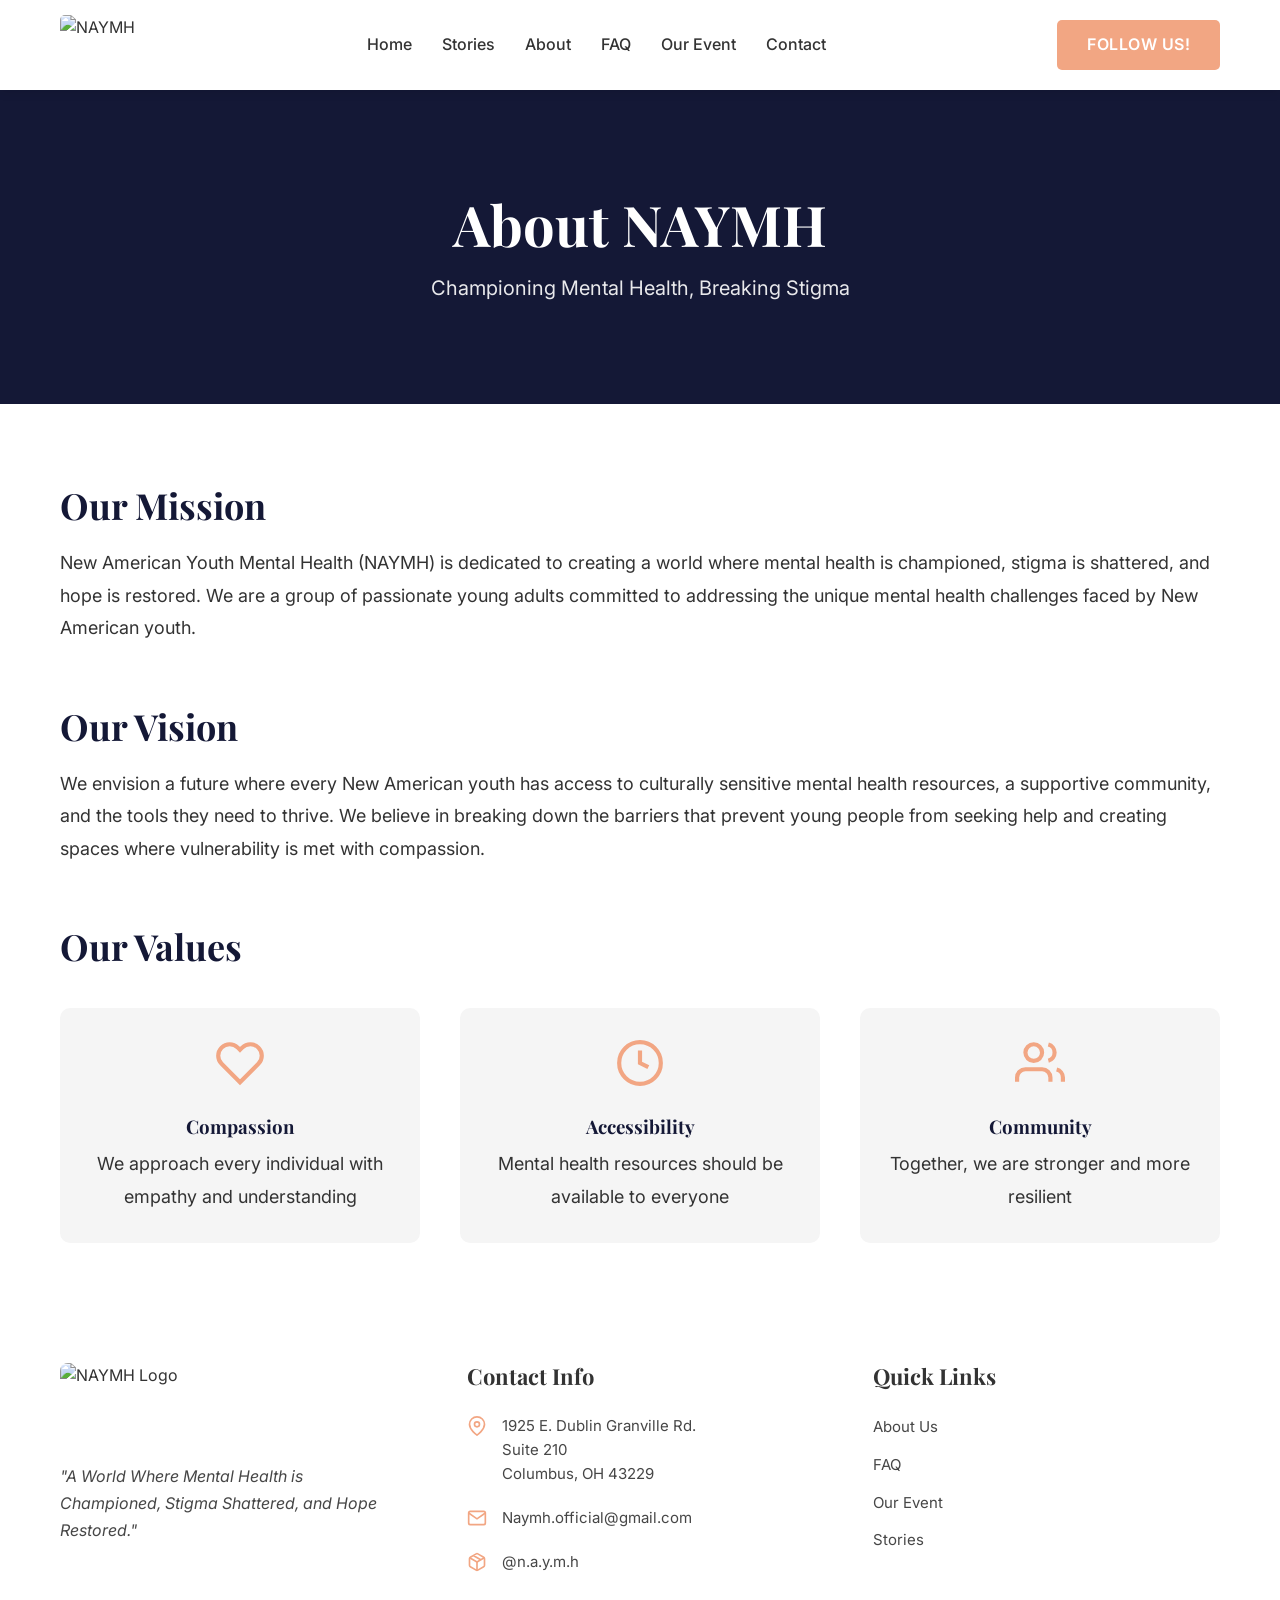
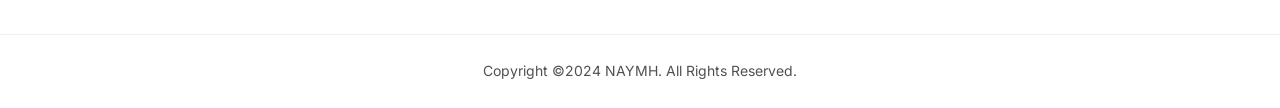
==== about.html @ 5bc737f2 "Add NAYMH mental health website with mobile responsiveness fixes - Mobile hamburger menu added to al" ====
<!DOCTYPE html>
<html lang="en">
<head>
    <meta charset="UTF-8">
    <meta name="viewport" content="width=device-width, initial-scale=1.0">
    <title>About Us - NAYMH</title>
    <link rel="preconnect" href="https://fonts.googleapis.com">
    <link rel="preconnect" href="https://fonts.gstatic.com" crossorigin>
    <link href="https://fonts.googleapis.com/css2?family=Playfair+Display:wght@400;600;700&family=Inter:wght@300;400;500;600;700&display=swap" rel="stylesheet">
    <link rel="stylesheet" href="css/styles.css">
</head>
<body>
    <header class="header">
        <div class="container">
            <div class="header-content">
                <a href="index.html" class="logo">
                    <img src="images/NAYMH-Logo.png" alt="NAYMH" class="logo-image">
                </a>
                <nav class="nav">
                    <a href="index.html">Home</a>
                    <a href="stories.html">Stories</a>
                    <a href="about.html" class="active">About</a>
                    <a href="faq.html">FAQ</a>
                    <a href="event.html">Our Event</a>
                    <a href="contact.html">Contact</a>
                </nav>
                <div class="header-actions">
                    <a href="https://www.instagram.com/n.a.y.m.h/" target="_blank" class="cta-button">FOLLOW US!</a>
                    <button class="hamburger" id="hamburger-btn" aria-label="Toggle navigation" aria-expanded="false">
                        <span></span>
                        <span></span>
                        <span></span>
                    </button>
                </div>
            </div>
        </div>
    </header>

    <section class="page-hero">
        <div class="container">
            <h1>About NAYMH</h1>
            <p>Championing Mental Health, Breaking Stigma</p>
        </div>
    </section>

    <section class="about-content">
        <div class="container">
            <div class="about-mission">
                <h2>Our Mission</h2>
                <p>New American Youth Mental Health (NAYMH) is dedicated to creating a world where mental health is championed, stigma is shattered, and hope is restored. We are a group of passionate young adults committed to addressing the unique mental health challenges faced by New American youth.</p>
            </div>

            <div class="about-vision">
                <h2>Our Vision</h2>
                <p>We envision a future where every New American youth has access to culturally sensitive mental health resources, a supportive community, and the tools they need to thrive. We believe in breaking down the barriers that prevent young people from seeking help and creating spaces where vulnerability is met with compassion.</p>
            </div>

            <div class="about-values">
                <h2>Our Values</h2>
                <div class="values-grid">
                    <div class="value-item">
                        <svg width="50" height="50" viewBox="0 0 24 24" fill="none" stroke="#f2a683" stroke-width="2">
                            <path d="M20.84 4.61a5.5 5.5 0 0 0-7.78 0L12 5.67l-1.06-1.06a5.5 5.5 0 0 0-7.78 7.78l1.06 1.06L12 21.23l7.78-7.78 1.06-1.06a5.5 5.5 0 0 0 0-7.78z"></path>
                        </svg>
                        <h3>Compassion</h3>
                        <p>We approach every individual with empathy and understanding</p>
                    </div>
                    <div class="value-item">
                        <svg width="50" height="50" viewBox="0 0 24 24" fill="none" stroke="#f2a683" stroke-width="2">
                            <circle cx="12" cy="12" r="10"></circle>
                            <path d="M12 6v6l4 2"></path>
                        </svg>
                        <h3>Accessibility</h3>
                        <p>Mental health resources should be available to everyone</p>
                    </div>
                    <div class="value-item">
                        <svg width="50" height="50" viewBox="0 0 24 24" fill="none" stroke="#f2a683" stroke-width="2">
                            <path d="M17 21v-2a4 4 0 0 0-4-4H5a4 4 0 0 0-4 4v2"></path>
                            <circle cx="9" cy="7" r="4"></circle>
                            <path d="M23 21v-2a4 4 0 0 0-3-3.87"></path>
                            <path d="M16 3.13a4 4 0 0 1 0 7.75"></path>
                        </svg>
                        <h3>Community</h3>
                        <p>Together, we are stronger and more resilient</p>
                    </div>
                </div>
            </div>
        </div>
    </section>

    <footer class="footer">
        <div class="container">
                        <div class="footer-content">
                <div class="footer-column">
                    <div class="footer-logo">
                        <img src="images/NAYMH-Logo.png" alt="NAYMH Logo" class="footer-logo-image">
                    </div>
                    <p class="footer-mission">"A World Where Mental Health is Championed, Stigma Shattered, and Hope Restored."</p>
                </div>

                <div class="footer-column">
                    <h3>Contact Info</h3>
                    <div class="contact-info">
                        <div class="contact-item">
                            <svg width="20" height="20" viewBox="0 0 24 24" fill="none" stroke="currentColor" stroke-width="2">
                                <path d="M21 10c0 7-9 13-9 13s-9-6-9-13a9 9 0 0 1 18 0z"></path>
                                <circle cx="12" cy="10" r="3"></circle>
                            </svg>
                            <p>1925 E. Dublin Granville Rd.<br>Suite 210<br>Columbus, OH 43229</p>
                        </div>
                        <div class="contact-item">
                            <svg width="20" height="20" viewBox="0 0 24 24" fill="none" stroke="currentColor" stroke-width="2">
                                <path d="M4 4h16c1.1 0 2 .9 2 2v12c0 1.1-.9 2-2 2H4c-1.1 0-2-.9-2-2V6c0-1.1.9-2 2-2z"></path>
                                <polyline points="22,6 12,13 2,6"></polyline>
                            </svg>
                            <a href="mailto:Naymh.official@gmail.com">Naymh.official@gmail.com</a>
                        </div>
                        <div class="contact-item">
                            <svg width="20" height="20" viewBox="0 0 24 24" fill="none" stroke="currentColor" stroke-width="2">
                                <path d="M16.5 9.4l-9-5.19M21 16V8a2 2 0 0 0-1-1.73l-7-4a2 2 0 0 0-2 0l-7 4A2 2 0 0 0 3 8v8a2 2 0 0 0 1 1.73l7 4a2 2 0 0 0 2 0l7-4A2 2 0 0 0 21 16z"></path>
                                <polyline points="3.27 6.96 12 12.01 20.73 6.96"></polyline>
                                <line x1="12" y1="22.08" x2="12" y2="12"></line>
                            </svg>
                            <a href="https://www.instagram.com/n.a.y.m.h/" target="_blank">@n.a.y.m.h</a>
                        </div>
                    </div>
                </div>

                <div class="footer-column">
                    <h3>Quick Links</h3>
                    <ul class="footer-list">
                        <li><a href="about.html">About Us</a></li>
                        <li><a href="faq.html">FAQ</a></li>
                        <li><a href="event.html">Our Event</a></li>
                        <li><a href="stories.html">Stories</a></li>
                    </ul>
                </div>
            </div>
        </div>

        <div class="footer-bottom">
            <div class="container">
                <p>Copyright ©2024 NAYMH. All Rights Reserved.</p>
            </div>
        </div>
    </footer>

    <script src="js/script.js"></script>
</body>
</html>
---- css/styles.css ----
/* ===========================
   CSS Variables & Reset
   =========================== */
:root {
    --primary-color: #141836; /* user-provided dark blue */
    --accent-color: #f2a683;
    --white: #ffffff;
    --light-gray: #f5f5f5;
    --text-dark: #333333;
    --text-light: #666666;
    --heading-font: 'Playfair Display', serif;
    --body-font: 'Inter', sans-serif;
}

* {
    margin: 0;
    padding: 0;
    box-sizing: border-box;
}

html {
    scroll-behavior: smooth;
}

body {
    font-family: var(--body-font);
    color: var(--text-dark);
    line-height: 1.6;
    overflow-x: hidden;
}

h1, h2, h3, h4, h5, h6 {
    font-family: var(--heading-font);
    font-weight: 700;
    line-height: 1.2;
}

a {
    text-decoration: none;
    color: inherit;
}

button {
    border: none;
    cursor: pointer;
    font-family: var(--body-font);
}

.container {
    max-width: 1200px;
    margin: 0 auto;
    padding: 0 20px;
}

/* ===========================
   Top Info Bar
   =========================== */
.top-info-bar {
    background-color: var(--primary-color);
    color: var(--white);
    padding: 10px 0;
    font-size: 14px;
}

.info-items {
    display: flex;
    justify-content: center;
    gap: 40px;
    flex-wrap: wrap;
}

.info-item {
    display: flex;
    align-items: center;
    gap: 8px;
}

.info-item svg {
    color: var(--accent-color);
}

/* Hide on mobile */
@media (max-width: 768px) {
    .top-info-bar {
        display: none;
    }
}

/* ===========================
   Header - Sticky
   =========================== */
.header {
    background-color: var(--white);
    box-shadow: 0 2px 10px rgba(0, 0, 0, 0.1);
    position: sticky;
    top: 0;
    z-index: 1000;
    padding: 15px 0;
}

.header-content {
    display: flex;
    align-items: center;
    justify-content: space-between;
    gap: 20px;
}

/* Logo */
.logo {
    display: flex;
    align-items: center;
    gap: 15px;
}

.logo-image {
    height: 60px;
    width: auto;
    object-fit: contain;
    border-radius: 5px;
}

.logo-circle {
    flex-shrink: 0;
}

.logo-text {
    display: flex;
    flex-direction: column;
}

.logo-title {
    font-family: var(--heading-font);
    font-size: 24px;
    font-weight: 700;
    color: var(--primary-color);
    letter-spacing: 1px;
}

.logo-tagline {
    font-size: 11px;
    color: var(--text-light);
    max-width: 200px;
    line-height: 1.3;
}

@media (max-width: 768px) {
    .logo-image {
        height: 45px;
    }
}

/* Navigation */
.nav {
    display: flex;
    gap: 30px;
    align-items: center;
}

.nav a {
    font-weight: 500;
    color: var(--text-dark);
    transition: color 0.3s ease;
    position: relative;
}

.nav a:hover {
    color: var(--accent-color);
}

.nav a::after {
    content: '';
    position: absolute;
    bottom: -5px;
    left: 0;
    width: 0;
    height: 2px;
    background-color: var(--accent-color);
    transition: width 0.3s ease;
}

.nav a:hover::after {
    width: 100%;
}

/* CTA Button */
.cta-button {
    background-color: var(--accent-color);
    color: var(--white);
    padding: 12px 30px;
    font-weight: 600;
    font-size: 16px;
    border-radius: 5px;
    transition: all 0.3s ease;
    letter-spacing: 0.5px;
    display: inline-block;
    text-decoration: none;
}

.cta-button:hover {
    background-color: #e09570;
    transform: translateY(-2px);
    box-shadow: 0 5px 15px rgba(242, 166, 131, 0.3);
    color: var(--white);
}

/* Mobile Header */
@media (max-width: 968px) {
    .nav {
        display: none;
    }

    .logo-tagline {
        display: none;
    }
}

@media (max-width: 500px) {
    .cta-button {
        padding: 10px 20px;
        font-size: 14px;
    }
}

/* ===========================
   Section 1: Hero Gallery
   =========================== */
.hero-gallery {
    position: relative;
    min-height: 600px;
    display: flex;
    align-items: center;
    justify-content: center;
    overflow: hidden;
}

.gallery-grid {
    position: absolute;
    top: 0;
    left: 0;
    width: 100%;
    height: 100%;
    display: grid;
    grid-template-columns: repeat(4, 1fr);
    grid-template-rows: repeat(2, 1fr);
}

.gallery-item {
    display: flex;
    align-items: center;
    justify-content: center;
    position: relative;
    overflow: hidden;
}

.gallery-icon {
    width: 80px;
    height: 80px;
    color: var(--accent-color);
    opacity: 0.7;
}

@media (max-width: 768px) {
    .gallery-icon {
        width: 50px;
        height: 50px;
    }
}

.gallery-overlay {
    position: absolute;
    top: 0;
    left: 0;
    width: 100%;
    height: 100%;
    /* overlay matched to primary color (#141836) */
    background: rgba(20, 24, 54, 0.85);
    z-index: 1;
}

.hero-content {
    position: relative;
    z-index: 2;
    text-align: center;
    color: var(--white);
    padding: 40px 20px;
}

.hero-subtitle {
    font-size: 14px;
    letter-spacing: 3px;
    text-transform: uppercase;
    margin-bottom: 20px;
    font-weight: 500;
    color: var(--accent-color);
}

.hero-title {
    font-size: 72px;
    font-weight: 700;
    margin: 0;
    text-shadow: 2px 2px 10px rgba(0, 0, 0, 0.3);
}

@media (max-width: 768px) {
    .gallery-grid {
        grid-template-columns: repeat(2, 1fr);
        grid-template-rows: repeat(4, 1fr);
    }

    .hero-title {
        font-size: 42px;
    }

    .placeholder-icon {
        font-size: 40px;
    }
}

/* ===========================
   Section 2: Mission Statement
   =========================== */
.mission-section {
    padding: 100px 0;
    background-color: var(--light-gray);
}

.mission-grid {
    display: grid;
    grid-template-columns: 1fr 2fr;
    gap: 60px;
    align-items: center;
}

.mission-left h2 {
    font-size: 48px;
    color: var(--primary-color);
    line-height: 1.2;
}

.mission-right p {
    font-size: 18px;
    line-height: 1.8;
    color: var(--text-dark);
}

.mission-right strong {
    color: var(--primary-color);
}

@media (max-width: 768px) {
    .mission-grid {
        grid-template-columns: 1fr;
        gap: 30px;
    }

    .mission-left h2 {
        font-size: 36px;
    }

    .mission-right p {
        font-size: 16px;
    }
}

/* ===========================
   Section 3: Core Pillars
   =========================== */
.pillars-section {
    padding: 100px 0;
    background-color: var(--white);
}

.pillars-grid {
    display: grid;
    grid-template-columns: repeat(3, 1fr);
    gap: 40px;
}

.pillar-card {
    text-align: center;
    padding: 40px 30px;
    border-radius: 10px;
    transition: all 0.3s ease;
    background-color: var(--light-gray);
}

.pillar-card:hover {
    transform: translateY(-10px);
    box-shadow: 0 10px 30px rgba(26, 61, 54, 0.15);
}

.pillar-icon {
    margin-bottom: 20px;
}

.pillar-card h3 {
    font-size: 28px;
    color: var(--primary-color);
    margin-bottom: 15px;
}

.pillar-card p {
    font-size: 16px;
    color: var(--text-light);
    line-height: 1.7;
}

@media (max-width: 768px) {
    .pillars-grid {
        grid-template-columns: 1fr;
        gap: 30px;
    }
}

/* ===========================
   Section 4: Recent Stories
   =========================== */
.stories-section {
    padding: 100px 0;
    background-color: var(--light-gray);
}

.section-title {
    text-align: center;
    font-size: 48px;
    color: var(--primary-color);
    margin-bottom: 60px;
}

.stories-grid {
    display: grid;
    grid-template-columns: repeat(3, 1fr);
    gap: 40px;
}

.story-card {
    background-color: var(--white);
    border-radius: 10px;
    overflow: hidden;
    transition: all 0.3s ease;
    box-shadow: 0 5px 15px rgba(0, 0, 0, 0.1);
}

.story-card:hover {
    transform: translateY(-10px);
    box-shadow: 0 15px 35px rgba(0, 0, 0, 0.15);
}

.story-image {
    height: 200px;
    background: linear-gradient(135deg, var(--primary-color), #141836);
    display: flex;
    align-items: center;
    justify-content: center;
}

.story-icon {
    width: 80px;
    height: 80px;
    color: var(--accent-color);
    opacity: 0.9;
}

.story-content {
    padding: 30px;
}

.story-content h3 {
    font-size: 22px;
    color: var(--primary-color);
    margin-bottom: 15px;
    line-height: 1.4;
}

.story-content p {
    font-size: 15px;
    color: var(--text-light);
    margin-bottom: 20px;
    line-height: 1.7;
}

.read-more {
    display: inline-flex;
    align-items: center;
    color: var(--accent-color);
    font-weight: 600;
    font-size: 14px;
    letter-spacing: 0.5px;
    transition: all 0.3s ease;
}

.read-more:hover {
    text-decoration: underline;
    color: #e09570;
}

@media (max-width: 968px) {
    .stories-grid {
        grid-template-columns: 1fr;
        gap: 30px;
    }
}

/* ===========================
   Section 5: Team Showcase
   =========================== */
.team-section {
    padding: 100px 0;
    background-color: var(--white);
}

.team-grid {
    display: grid;
    grid-template-columns: repeat(3, 1fr);
    gap: 60px;
}

.team-member {
    text-align: center;
}

.team-photo {
    width: 200px;
    height: 200px;
    border-radius: 50%;
    margin: 0 auto 25px;
    overflow: hidden;
    border: 5px solid var(--accent-color);
    box-shadow: 0 10px 30px rgba(0, 0, 0, 0.1);
}

.photo-placeholder {
    width: 100%;
    height: 100%;
    background: linear-gradient(135deg, var(--primary-color), #141836);
    display: flex;
    align-items: center;
    justify-content: center;
    font-size: 48px;
    font-weight: 700;
    color: var(--accent-color);
    font-family: var(--heading-font);
}

.team-member h3 {
    font-size: 24px;
    color: var(--primary-color);
    margin-bottom: 8px;
}

.team-role {
    color: var(--text-light);
    font-size: 16px;
}

@media (max-width: 768px) {
    .team-grid {
        grid-template-columns: 1fr;
        gap: 40px;
    }
}

/* ===========================
   Section 6: Resource Horizontal Scroll
   =========================== */
.resources-section {
    padding: 100px 0;
    background-color: var(--light-gray);
}

.container-full {
    max-width: 100%;
    padding: 0;
}

.resources-scroll-container {
    display: flex;
    gap: 30px;
    overflow-x: auto;
    overflow-y: hidden;
    padding: 40px 40px 50px 40px;
    scroll-behavior: smooth;
    -webkit-overflow-scrolling: touch;
    scrollbar-width: thin;
    scrollbar-color: var(--accent-color) #e0e0e0;
}

.resources-scroll-container::-webkit-scrollbar {
    height: 10px;
}

.resources-scroll-container::-webkit-scrollbar-track {
    background: #e0e0e0;
    border-radius: 10px;
    margin: 0 40px;
}

.resources-scroll-container::-webkit-scrollbar-thumb {
    background: var(--accent-color);
    border-radius: 10px;
}

.resources-scroll-container::-webkit-scrollbar-thumb:hover {
    background: #e09570;
}

.resource-card-small {
    flex: 0 0 auto;
    width: 280px;
    background-color: var(--white);
    padding: 35px 30px;
    border-radius: 15px;
    text-align: center;
    transition: all 0.3s ease;
    border: 2px solid transparent;
    box-shadow: 0 5px 15px rgba(0, 0, 0, 0.08);
    display: flex;
    flex-direction: column;
    gap: 15px;
}

.resource-card-small:hover {
    border-color: var(--accent-color);
    transform: translateY(-8px);
    box-shadow: 0 10px 30px rgba(0, 0, 0, 0.12);
}

.resource-icon-svg {
    width: 50px;
    height: 50px;
    color: var(--accent-color);
    margin: 0 auto 10px;
    stroke-width: 2;
}

.resource-card-small h4 {
    font-size: 20px;
    color: var(--primary-color);
    margin-bottom: 5px;
    font-family: var(--body-font);
    font-weight: 600;
}

.resource-description {
    font-size: 14px;
    color: var(--text-light);
    line-height: 1.6;
    margin-bottom: 10px;
    min-height: 60px;
}

.resource-link-text {
    color: var(--accent-color);
    font-size: 14px;
    font-weight: 500;
    text-decoration: none;
    transition: all 0.3s ease;
    cursor: pointer;
    position: relative;
    display: inline-block;
}

.resource-link-text:hover {
    color: #e09570;
}

.resource-link-text::after {
    content: '';
    position: absolute;
    width: 0;
    height: 1px;
    bottom: -2px;
    left: 0;
    background-color: var(--accent-color);
    transition: width 0.3s ease;
}

.resource-link-text:hover::after {
    width: 100%;
}

/* Mobile adjustments */
@media (max-width: 768px) {
    .section-title {
        font-size: 32px;
        margin-bottom: 20px;
        padding: 0 20px;
    }

    .resources-scroll-container {
        gap: 20px;
        padding: 30px 20px 40px 20px;
    }

    .resources-scroll-container::-webkit-scrollbar-track {
        margin: 0 20px;
    }

    .resource-card-small {
        width: 240px;
        padding: 30px 25px;
    }

    .resource-icon-svg {
        width: 45px;
        height: 45px;
    }

    .resource-card-small h4 {
        font-size: 18px;
    }

    .resource-description {
        font-size: 13px;
        min-height: 55px;
    }
}

/* ===========================
   Footer
   =========================== */
.footer {
    background-color: var(--white);
    color: var(--text-dark);
    padding: 40px 0 0;
}

.footer-content {
    display: grid;
    grid-template-columns: repeat(3, 1fr);
    gap: 60px;
    margin-bottom: 60px;
}

.footer-column h3 {
    font-size: 22px;
    margin-bottom: 25px;
    color: var(--text-dark);
}

/* Footer Logo */
.footer-logo {
    display: flex;
    align-items: center;
    gap: 15px;
    margin-bottom: 20px;
}

.footer-logo-image {
    height: 80px;
    width: auto;
    object-fit: contain;
    border-radius: 8px;
}

.footer-logo-text {
    font-family: var(--heading-font);
    font-size: 28px;
    font-weight: 700;
    letter-spacing: 1px;
}

@media (max-width: 768px) {
    .footer-logo-image {
        height: 60px;
    }
}

.footer-mission {
    font-size: 16px;
    line-height: 1.7;
    font-style: italic;
    opacity: 0.9;
}

/* Footer List */
.footer-list {
    list-style: none;
}

.footer-list li {
    margin-bottom: 12px;
}

.footer-list a {
    color: var(--text-dark);
    opacity: 0.9;
    transition: all 0.3s ease;
    font-size: 15px;
}

.footer-list a:hover {
    opacity: 1;
    color: var(--accent-color);
    padding-left: 5px;
}

/* Contact Info */
.contact-info {
    display: flex;
    flex-direction: column;
    gap: 20px;
}

.contact-item {
    display: flex;
    gap: 15px;
    align-items: flex-start;
}

.contact-item svg {
    flex-shrink: 0;
    margin-top: 2px;
    color: var(--accent-color);
}

.contact-item p,
.contact-item a {
    font-size: 15px;
    line-height: 1.6;
    opacity: 0.9;
}

.contact-item a:hover {
    color: var(--accent-color);
    opacity: 1;
}

/* Footer Bottom */
.footer-bottom {
    border-top: 1px solid rgba(0,0,0,0.06);
    padding: 25px 0;
    text-align: center;
    background: transparent;
}

.footer-bottom p {
    font-size: 14px;
    color: var(--text-dark);
    opacity: 0.85;
}

@media (max-width: 968px) {
    .footer-content {
        grid-template-columns: 1fr;
        gap: 40px;
    }
}

/* ===========================
   Scroll Animations
   =========================== */
.fade-in {
    opacity: 0;
    transform: translateY(30px);
    transition: opacity 0.8s ease, transform 0.8s ease;
}

.fade-in.visible {
    opacity: 1;
    transform: translateY(0);
}

/* ===========================
   Utility Classes
   =========================== */
@media (max-width: 768px) {
    .container {
        padding: 0 15px;
    }

    .mission-section,
    .pillars-section,
    .stories-section,
    .team-section,
    .resources-section {
        padding: 60px 0;
    }
}

/* ===========================
   Page Styles (All subpages)
   =========================== */
.page-hero {
    background: linear-gradient(135deg, var(--primary-color) 0%, #141836 100%);
    color: var(--white);
    padding: 100px 0;
    text-align: center;
}

.page-hero h1 {
    font-size: 56px;
    margin-bottom: 15px;
}

.page-hero p {
    font-size: 20px;
    opacity: 0.9;
}

@media (max-width: 768px) {
    .page-hero {
        padding: 60px 0;
    }

    .page-hero h1 {
        font-size: 36px;
    }

    .page-hero p {
        font-size: 16px;
    }
}

/* Blog Page */
.blog-content {
    padding: 80px 0;
    background-color: var(--white);
}

.blog-grid {
    display: flex;
    flex-direction: column;
    gap: 40px;
}

.blog-post-full {
    background-color: var(--light-gray);
    padding: 40px;
    border-radius: 10px;
    border-left: 5px solid var(--accent-color);
}

.post-meta {
    display: flex;
    gap: 20px;
    margin-bottom: 20px;
    font-size: 14px;
    color: var(--text-light);
}

.post-category {
    color: var(--accent-color);
    font-weight: 600;
}

.blog-post-full h2 {
    color: var(--primary-color);
    margin-bottom: 20px;
    font-size: 28px;
}

.blog-post-full p {
    line-height: 1.8;
    margin-bottom: 20px;
}

/* About Page */
.about-content {
    padding: 80px 0;
    background-color: var(--white);
}

.about-mission,
.about-vision {
    margin-bottom: 60px;
}

.about-content h2 {
    color: var(--primary-color);
    font-size: 36px;
    margin-bottom: 20px;
}

.about-content p {
    font-size: 18px;
    line-height: 1.8;
    color: var(--text-dark);
}

.values-grid {
    display: grid;
    grid-template-columns: repeat(3, 1fr);
    gap: 40px;
    margin-top: 40px;
}

.value-item {
    text-align: center;
    padding: 30px;
    background-color: var(--light-gray);
    border-radius: 10px;
}

.value-item svg {
    margin-bottom: 20px;
}

.value-item h3 {
    color: var(--primary-color);
    margin-bottom: 10px;
}

@media (max-width: 768px) {
    .values-grid {
        grid-template-columns: 1fr;
    }
}

/* Event Page */
.event-content {
    padding: 80px 0;
    background-color: var(--white);
}

.event-details {
    margin-bottom: 60px;
}

.event-info-grid {
    display: grid;
    grid-template-columns: repeat(3, 1fr);
    gap: 40px;
    margin-top: 40px;
}

.event-info-item {
    text-align: center;
    padding: 40px 30px;
    background-color: var(--light-gray);
    border-radius: 10px;
}

.event-info-item svg {
    margin-bottom: 20px;
}

.event-info-item h3 {
    color: var(--primary-color);
    margin-bottom: 10px;
    font-size: 20px;
}

.event-agenda {
    margin-bottom: 60px;
}

.event-agenda h2 {
    color: var(--primary-color);
    font-size: 36px;
    margin-bottom: 30px;
}

.agenda-list {
    list-style: none;
    padding: 0;
}

.agenda-list li {
    padding: 15px 0 15px 40px;
    position: relative;
    font-size: 18px;
    line-height: 1.6;
}

.agenda-list li::before {
    content: '✓';
    position: absolute;
    left: 0;
    color: var(--accent-color);
    font-size: 24px;
    font-weight: bold;
}

.event-cta {
    text-align: center;
    padding: 60px 40px;
    background: linear-gradient(135deg, var(--primary-color) 0%, #141836 100%);
    border-radius: 15px;
    color: var(--white);
}

.event-cta h2 {
    color: var(--white);
    font-size: 36px;
    margin-bottom: 15px;
}

.event-cta p {
    font-size: 18px;
    margin-bottom: 30px;
}

.cta-button-large {
    background-color: var(--accent-color);
    color: var(--white);
    padding: 15px 40px;
    font-size: 18px;
    font-weight: 600;
    border-radius: 5px;
    cursor: pointer;
    transition: all 0.3s ease;
    display: inline-block;
    text-decoration: none;
}

.cta-button-large:hover {
    background-color: #e09570;
    transform: translateY(-2px);
    box-shadow: 0 5px 15px rgba(242, 166, 131, 0.3);
    color: var(--white);
}

@media (max-width: 768px) {
    .event-info-grid {
        grid-template-columns: 1fr;
    }
}

/* Contact Page */
.contact-content {
    padding: 80px 0;
    background-color: var(--white);
}

.contact-grid {
    display: grid;
    grid-template-columns: 1fr 1fr;
    gap: 60px;
}

.contact-info-section h2,
.contact-form-section h2 {
    color: var(--primary-color);
    font-size: 32px;
    margin-bottom: 20px;
}

.contact-methods {
    margin-top: 40px;
    display: flex;
    flex-direction: column;
    gap: 30px;
}

.contact-method {
    display: flex;
    gap: 20px;
    padding: 25px;
    background-color: var(--light-gray);
    border-radius: 10px;
}

.contact-method h3 {
    color: var(--primary-color);
    font-size: 18px;
    margin-bottom: 5px;
}

.contact-method a {
    color: var(--accent-color);
    text-decoration: none;
}

.contact-method a:hover {
    text-decoration: underline;
}

.contact-form {
    display: flex;
    flex-direction: column;
    gap: 20px;
}

.form-group {
    display: flex;
    flex-direction: column;
    gap: 8px;
}

.form-group label {
    font-weight: 600;
    color: var(--primary-color);
}

.form-group input,
.form-group textarea {
    padding: 12px;
    border: 2px solid #e0e0e0;
    border-radius: 5px;
    font-family: var(--body-font);
    font-size: 16px;
    transition: border-color 0.3s ease;
}

.form-group input:focus,
.form-group textarea:focus {
    outline: none;
    border-color: var(--accent-color);
}

.submit-button {
    background-color: var(--accent-color);
    color: var(--white);
    padding: 15px 30px;
    font-size: 16px;
    font-weight: 600;
    border: none;
    border-radius: 5px;
    cursor: pointer;
    transition: all 0.3s ease;
}

.submit-button:hover {
    background-color: #e09570;
    transform: translateY(-2px);
}

@media (max-width: 768px) {
    .contact-grid {
        grid-template-columns: 1fr;
        gap: 40px;
    }
}

/* Stories Page */
.stories-content {
    padding: 80px 0;
    background-color: var(--white);
}

.story-full {
    background-color: var(--light-gray);
    padding: 50px;
    border-radius: 10px;
    margin-bottom: 40px;
}

.story-full h2 {
    color: var(--primary-color);
    font-size: 32px;
    margin-bottom: 20px;
}

.story-meta {
    display: flex;
    gap: 20px;
    margin-bottom: 30px;
    font-size: 14px;
    color: var(--text-light);
}

.story-author {
    font-weight: 600;
}

.story-full p {
    font-size: 18px;
    line-height: 1.8;
    margin-bottom: 20px;
}

.share-story-cta {
    text-align: center;
    padding: 60px 40px;
    background: linear-gradient(135deg, var(--primary-color) 0%, #141836 100%);
    border-radius: 15px;
    color: var(--white);
    margin-top: 60px;
}

.share-story-cta h2 {
    color: var(--white);
    font-size: 36px;
    margin-bottom: 15px;
}

.share-story-cta p {
    font-size: 18px;
    margin-bottom: 30px;
}

@media (max-width: 768px) {
    .story-full {
        padding: 30px 20px;
    }

    .story-full h2 {
        font-size: 24px;
    }

    .story-full p {
        font-size: 16px;
    }
}

/* Active Navigation State */
.nav a.active {
    color: var(--accent-color);
}

/* Stories Page Combined Styles */
.section-subtitle {
    text-align: center;
    font-size: 18px;
    color: var(--text-light);
    margin-bottom: 50px;
    font-style: italic;
}

.article-list {
    list-style: none;
    padding: 0;
    margin: 20px 0;
}

.article-list li {
    padding: 12px 0;
    padding-left: 30px;
    position: relative;
    line-height: 1.7;
}

.article-list li::before {
    content: '→';
    position: absolute;
    left: 0;
    color: var(--accent-color);
    font-weight: bold;
}

.article-list strong {
    color: var(--primary-color);
}

/* FAQ Page Styles */
.faq-content {
    padding: 80px 0;
    background-color: var(--white);
}

.faq-list {
    max-width: 900px;
    margin: 0 auto;
}

.faq-item {
    margin-bottom: 20px;
    border: 2px solid var(--light-gray);
    border-radius: 10px;
    overflow: hidden;
    transition: all 0.3s ease;
}

.faq-item:hover {
    border-color: var(--accent-color);
}

.faq-question {
    width: 100%;
    padding: 25px 30px;
    background-color: var(--light-gray);
    border: none;
    text-align: left;
    font-size: 20px;
    font-weight: 600;
    color: var(--primary-color);
    cursor: pointer;
    display: flex;
    justify-content: space-between;
    align-items: center;
    transition: all 0.3s ease;
    font-family: var(--body-font);
}

.faq-question:hover {
    background-color: #e8e8e8;
}

.faq-icon {
    flex-shrink: 0;
    transition: transform 0.3s ease;
    color: var(--accent-color);
}

.faq-item.active .faq-icon {
    transform: rotate(180deg);
}

.faq-answer {
    max-height: 0;
    overflow: hidden;
    transition: max-height 0.4s ease, padding 0.4s ease;
    padding: 0 30px;
    background-color: var(--white);
}

.faq-item.active .faq-answer {
    max-height: 1000px;
    padding: 25px 30px;
}

.faq-answer p {
    font-size: 16px;
    line-height: 1.8;
    color: var(--text-dark);
    margin-bottom: 15px;
}

.faq-answer p:last-child {
    margin-bottom: 0;
}

.involvement-list {
    list-style: none;
    padding: 0;
    margin: 20px 0;
}

.involvement-list li {
    padding: 10px 0 10px 30px;
    position: relative;
    line-height: 1.7;
}

.involvement-list li::before {
    content: '✓';
    position: absolute;
    left: 0;
    color: var(--accent-color);
    font-weight: bold;
    font-size: 18px;
}

.involvement-list strong {
    color: var(--primary-color);
}

.inline-link {
    color: var(--accent-color);
    text-decoration: none;
    font-weight: 500;
    transition: all 0.3s ease;
}

.inline-link:hover {
    text-decoration: underline;
    color: #e09570;
}

.faq-cta {
    text-align: center;
    margin-top: 80px;
    padding: 60px 40px;
    background: linear-gradient(135deg, var(--primary-color) 0%, #141836 100%);
    border-radius: 15px;
    color: var(--white);
}

.faq-cta h2 {
    color: var(--white);
    font-size: 36px;
    margin-bottom: 15px;
}

.faq-cta p {
    font-size: 18px;
    margin-bottom: 30px;
    opacity: 0.95;
}

@media (max-width: 768px) {
    .faq-question {
        padding: 20px;
        font-size: 18px;
    }

    .faq-answer {
        padding: 0 20px;
    }

    .faq-item.active .faq-answer {
        padding: 20px;
    }

    .faq-cta {
        padding: 40px 20px;
        margin-top: 60px;
    }

    .faq-cta h2 {
        font-size: 28px;
    }

    .faq-cta p {
        font-size: 16px;
    }
}

/* Team groups (added for multi-team listing) */
.teams-wrapper {
    display: grid;
    grid-template-columns: repeat(3, 1fr);
    gap: 40px;
    margin-top: 30px;
}

.team-group {
    background-color: var(--light-gray);
    padding: 25px 20px;
    border-radius: 10px;
    min-height: 120px;
}

.team-group-title {
    font-size: 20px;
    color: var(--primary-color);
    margin-bottom: 12px;
}

.team-list {
    list-style: none;
    padding: 0;
    margin: 0;
    display: grid;
    gap: 8px;
}

.team-list-item {
    font-size: 15px;
    color: var(--text-dark);
    padding-left: 6px;
    position: relative;
}

.team-list-item::before {
    content: '•';
    color: var(--accent-color);
    position: absolute;
    left: -6px;
    top: 0;
}

@media (max-width: 992px) {
    .teams-wrapper {
        grid-template-columns: repeat(2, 1fr);
    }
}

@media (max-width: 768px) {
    .teams-wrapper {
        grid-template-columns: 1fr;
        gap: 20px;
    }

    .team-group {
        padding: 20px;
    }
}

/* Avatar card styling for team members */
.team-members-grid {
    display: grid;
    grid-template-columns: repeat(3, 1fr);
    gap: 14px;
    align-items: start;
}

.team-member-card {
    display: flex;
    flex-direction: column;
    align-items: center;
    text-align: center;
    padding: 12px;
    background: transparent;
}

.team-avatar {
    width: 96px;
    height: 96px;
    border-radius: 50%;
    object-fit: cover;
    border: 4px solid var(--accent-color);
    box-shadow: 0 6px 18px rgba(0,0,0,0.08);
    display: block;
    margin-bottom: 10px;
}

.team-member-name {
    font-size: 14px;
    color: var(--text-dark);
    font-weight: 600;
}

@media (max-width: 992px) {
    .team-members-grid {
        grid-template-columns: repeat(2, 1fr);
    }
}

@media (max-width: 480px) {
    .team-members-grid {
        grid-template-columns: repeat(2, 1fr);
        gap: 10px;
    }

    .team-avatar {
        width: 76px;
        height: 76px;
        border-width: 3px;
    }
}

/* Accordion styles for team toggles */
.team-toggle {
    width: 100%;
    display: flex;
    justify-content: space-between;
    align-items: center;
    background: transparent;
    border: 2px solid transparent;
    padding: 14px 18px;
    font-family: var(--heading-font);
    font-size: 18px;
    color: var(--primary-color);
    cursor: pointer;
    border-radius: 8px;
}

.team-toggle:focus {
    outline: none;
    box-shadow: 0 0 0 3px rgba(242,166,131,0.2);
}

.team-toggle .chevron {
    transition: transform 0.25s ease;
    font-size: 20px;
    color: var(--text-light);
}

.team-panel {
    max-height: 0;
    overflow: hidden;
    transition: max-height 0.35s ease, padding 0.35s ease;
    padding: 0 0;
}

.team-panel.open {
    padding: 16px 0 0 0;
    max-height: 1200px; /* generous value to allow grid to expand */
}

.team-toggle[aria-expanded="true"] .chevron {
    transform: rotate(180deg);
}

.team-group + .team-group {
    margin-top: 14px;
}

/* ===========================
   Mobile Navigation (Hamburger)
   =========================== */
.header-actions {
    display: flex;
    align-items: center;
    gap: 15px;
}

.hamburger {
    display: none;
    flex-direction: column;
    justify-content: center;
    gap: 5px;
    background: transparent;
    border: none;
    cursor: pointer;
    padding: 5px;
    width: 36px;
    height: 36px;
    flex-shrink: 0;
}

.hamburger span {
    display: block;
    width: 22px;
    height: 2px;
    background-color: var(--primary-color);
    border-radius: 2px;
    transition: all 0.3s ease;
    transform-origin: center;
}

.hamburger[aria-expanded="true"] span:nth-child(1) {
    transform: translateY(7px) rotate(45deg);
}

.hamburger[aria-expanded="true"] span:nth-child(2) {
    opacity: 0;
}

.hamburger[aria-expanded="true"] span:nth-child(3) {
    transform: translateY(-7px) rotate(-45deg);
}

@media (max-width: 968px) {
    .hamburger {
        display: flex;
    }

    .nav.open {
        display: flex !important;
        flex-direction: column;
        position: absolute;
        top: 100%;
        left: 0;
        right: 0;
        background-color: var(--white);
        padding: 10px 25px 20px;
        box-shadow: 0 8px 20px rgba(0, 0, 0, 0.12);
        gap: 0;
        z-index: 999;
        border-top: 1px solid #f0f0f0;
    }

    .nav.open a {
        padding: 13px 5px;
        font-size: 15px;
        border-bottom: 1px solid #f5f5f5;
        color: var(--text-dark);
    }

    .nav.open a:last-child {
        border-bottom: none;
    }

    .nav.open a::after {
        display: none;
    }

    .nav.open a:hover,
    .nav.open a.active {
        color: var(--accent-color);
    }
}

/* ===========================
   Extra Small Screen (480px)
   =========================== */
@media (max-width: 480px) {
    .hero-title {
        font-size: 30px;
    }

    .gallery-icon {
        width: 40px;
        height: 40px;
    }

    .story-content {
        padding: 20px;
    }

    .blog-post-full {
        padding: 25px 20px;
    }

    .pillar-card {
        padding: 25px 20px;
    }

    .cta-button {
        padding: 9px 14px;
        font-size: 13px;
    }
}

/* Resource card width for very narrow screens */
@media (max-width: 360px) {
    .resource-card-small {
        width: 85vw;
    }
}

/* Event / story CTA mobile padding */
@media (max-width: 768px) {
    .event-cta {
        padding: 40px 20px;
    }

    .share-story-cta {
        padding: 40px 20px;
    }
}

/* Keyboard focus styles */
.submit-button:focus {
    outline: 2px solid var(--accent-color);
    outline-offset: 2px;
}

.faq-question:focus {
    outline: 2px solid var(--accent-color);
    outline-offset: -2px;
}
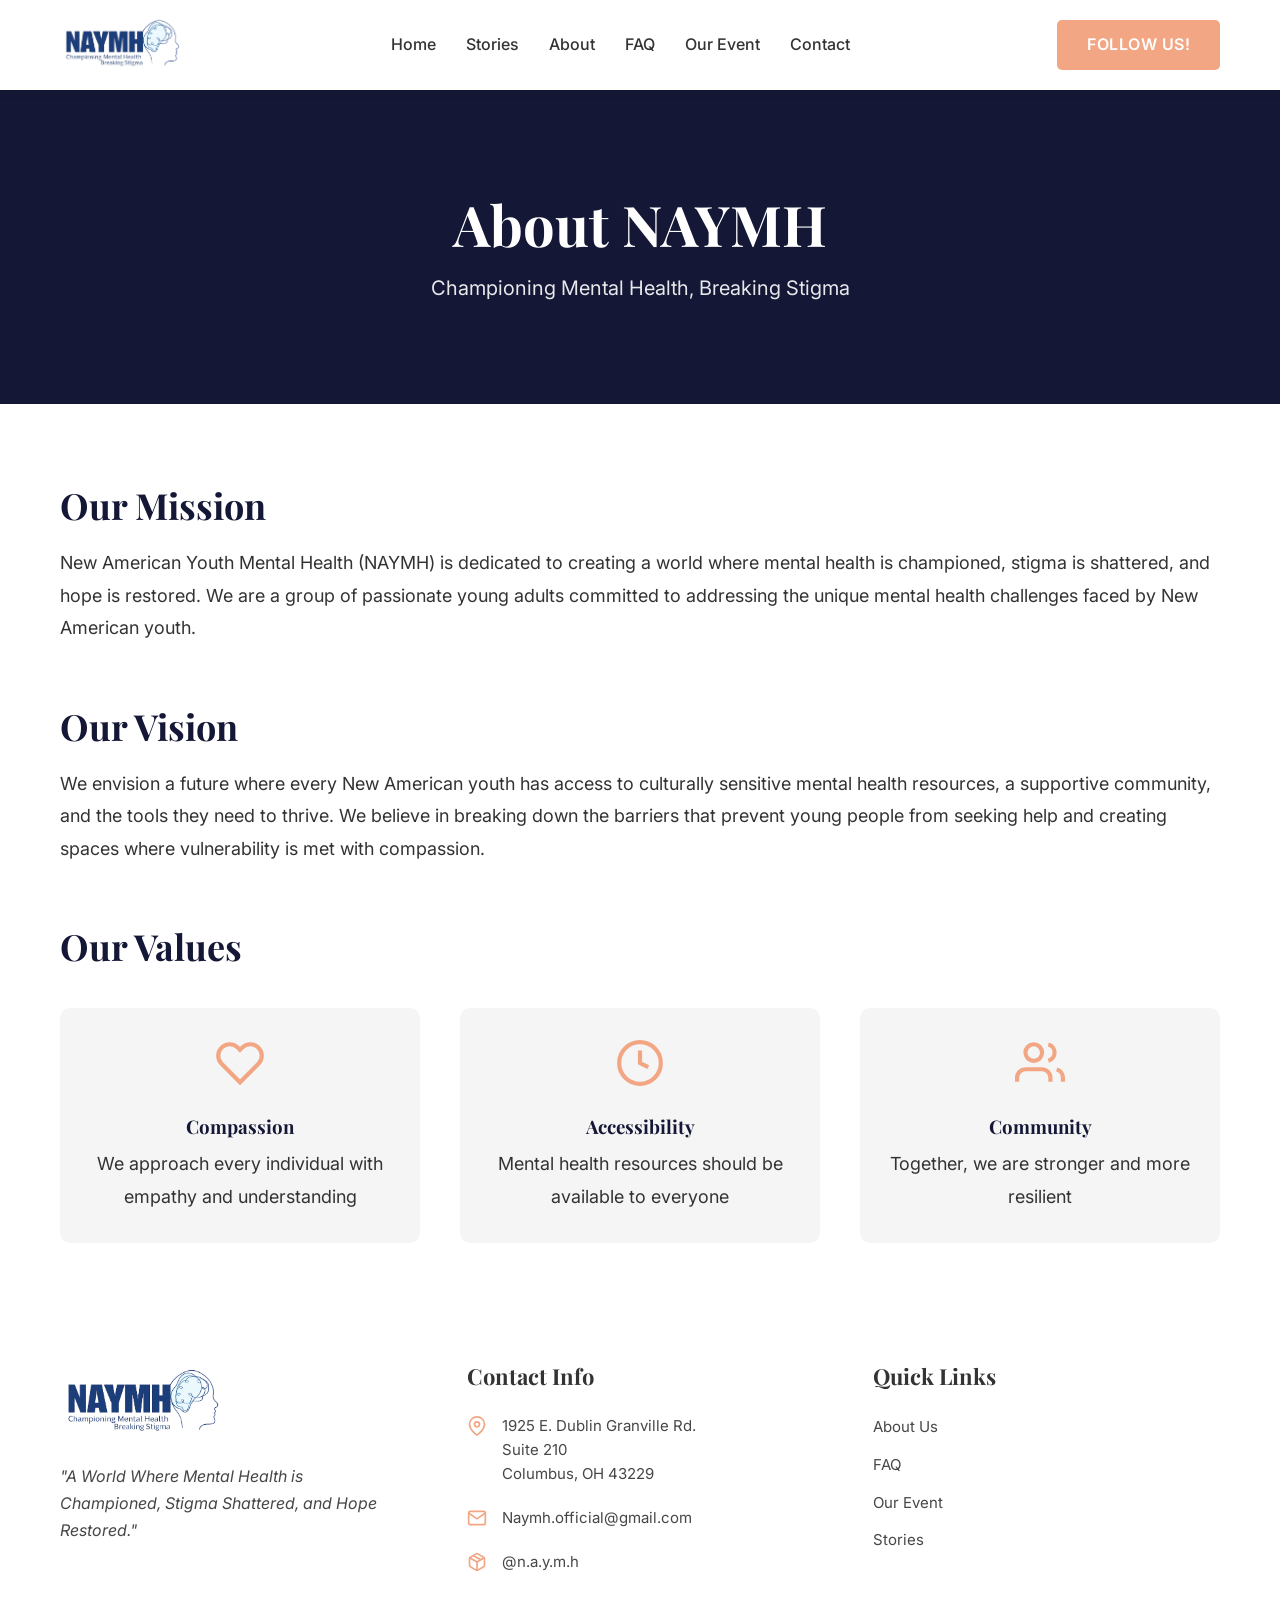
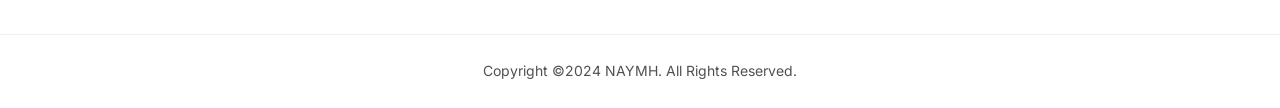
==== commit 41b7ea07: "Fix image filenames for Linux case-sensitive filesystem Rename team photos from Title case to lowerc" ====
--- a/about.html
+++ b/about.html
@@ -14,7 +14,7 @@
         <div class="container">
             <div class="header-content">
                 <a href="index.html" class="logo">
-                    <img src="images/NAYMH-Logo.png" alt="NAYMH" class="logo-image">
+                    <img src="images/naymh-logo.png" alt="NAYMH" class="logo-image">
                 </a>
                 <nav class="nav">
                     <a href="index.html">Home</a>
@@ -93,7 +93,7 @@
                         <div class="footer-content">
                 <div class="footer-column">
                     <div class="footer-logo">
-                        <img src="images/NAYMH-Logo.png" alt="NAYMH Logo" class="footer-logo-image">
+                        <img src="images/naymh-logo.png" alt="NAYMH Logo" class="footer-logo-image">
                     </div>
                     <p class="footer-mission">"A World Where Mental Health is Championed, Stigma Shattered, and Hope Restored."</p>
                 </div>
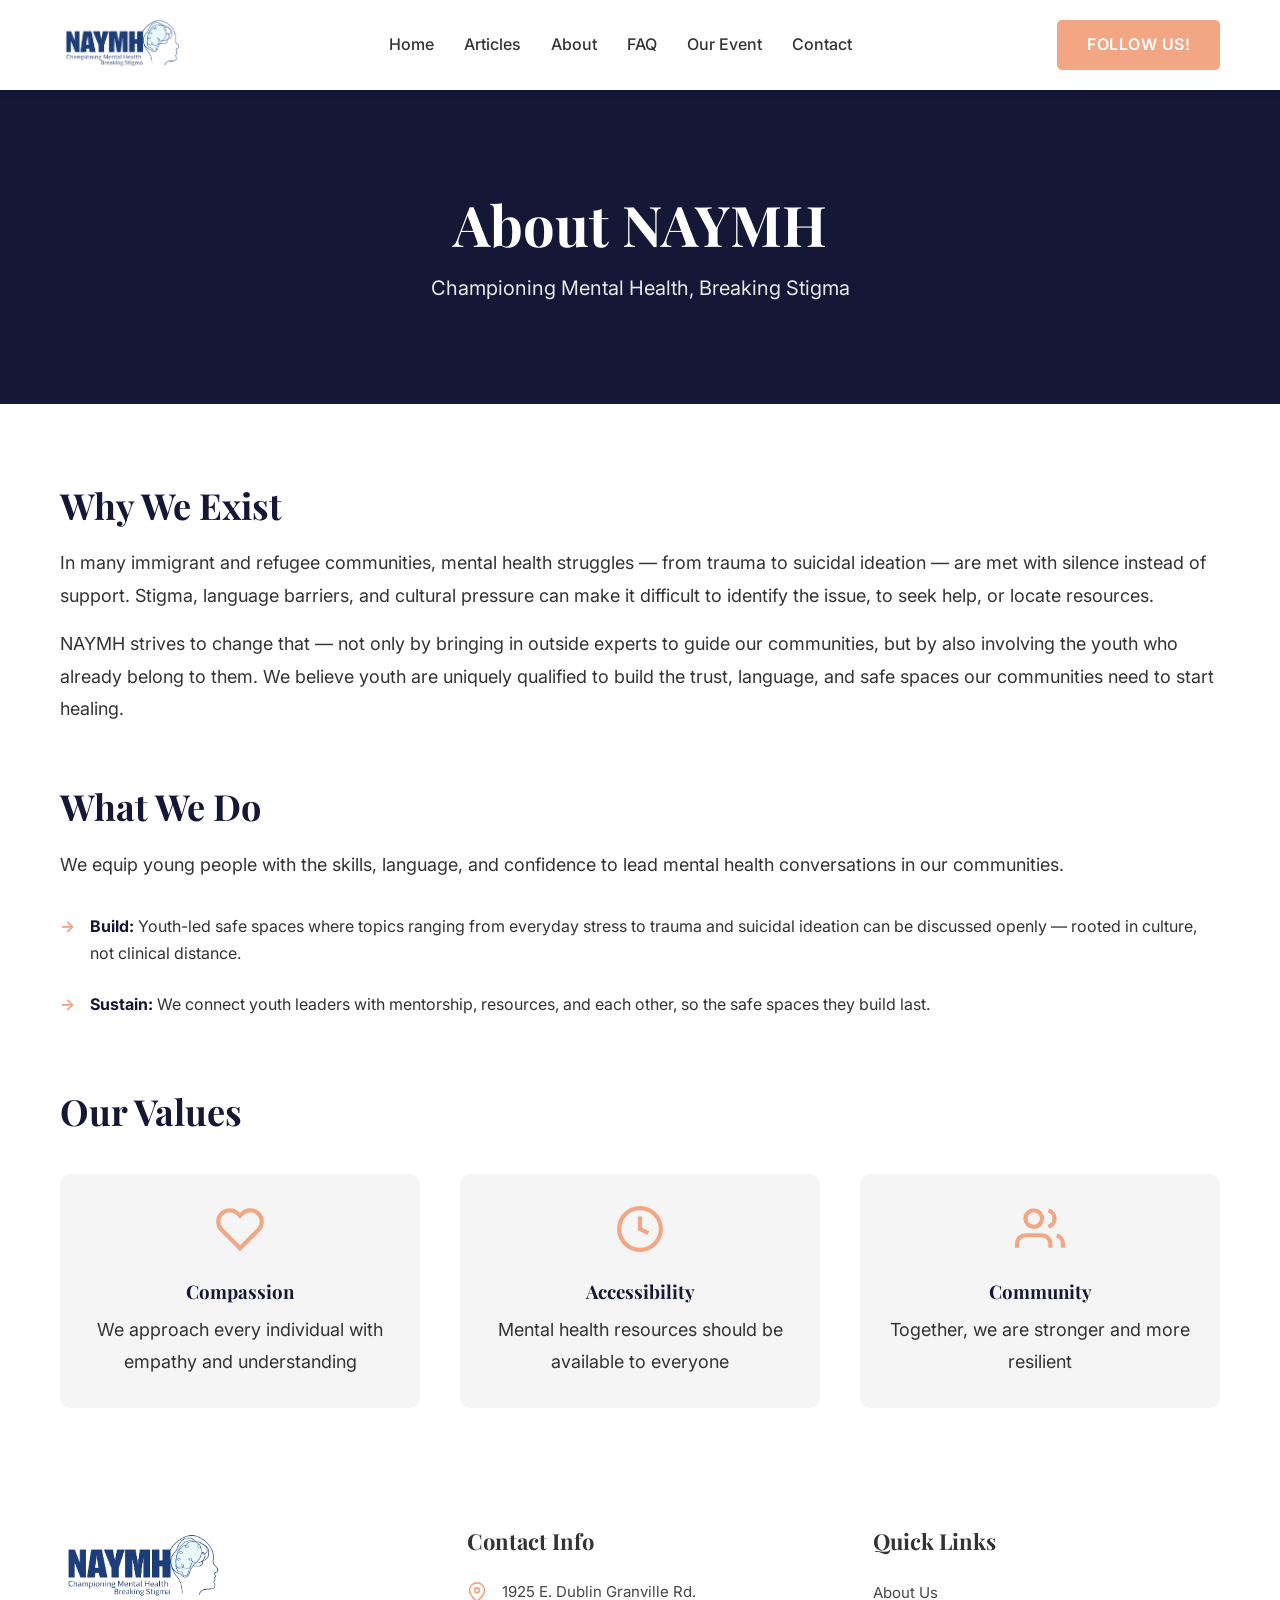
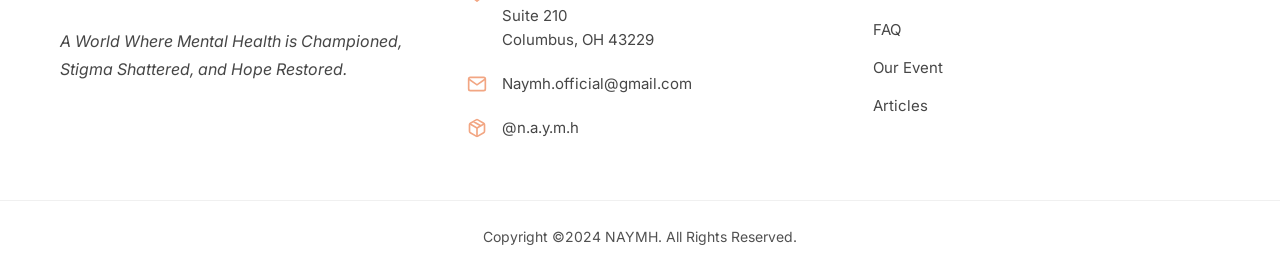
==== commit cf1b7cf2: "Refresh Articles page content and About page copy - Rename Stories tab/page to Articles (nav, footer" ====
--- a/about.html
+++ b/about.html
@@ -18,7 +18,7 @@
                 </a>
                 <nav class="nav">
                     <a href="index.html">Home</a>
-                    <a href="stories.html">Stories</a>
+                    <a href="articles.html">Articles</a>
                     <a href="about.html" class="active">About</a>
                     <a href="faq.html">FAQ</a>
                     <a href="event.html">Our Event</a>
@@ -46,13 +46,18 @@
     <section class="about-content">
         <div class="container">
             <div class="about-mission">
-                <h2>Our Mission</h2>
-                <p>New American Youth Mental Health (NAYMH) is dedicated to creating a world where mental health is championed, stigma is shattered, and hope is restored. We are a group of passionate young adults committed to addressing the unique mental health challenges faced by New American youth.</p>
+                <h2>Why We Exist</h2>
+                <p>In many immigrant and refugee communities, mental health struggles — from trauma to suicidal ideation — are met with silence instead of support. Stigma, language barriers, and cultural pressure can make it difficult to identify the issue, to seek help, or locate resources.</p>
+                <p>NAYMH strives to change that — not only by bringing in outside experts to guide our communities, but by also involving the youth who already belong to them. We believe youth are uniquely qualified to build the trust, language, and safe spaces our communities need to start healing.</p>
             </div>
 
             <div class="about-vision">
-                <h2>Our Vision</h2>
-                <p>We envision a future where every New American youth has access to culturally sensitive mental health resources, a supportive community, and the tools they need to thrive. We believe in breaking down the barriers that prevent young people from seeking help and creating spaces where vulnerability is met with compassion.</p>
+                <h2>What We Do</h2>
+                <p>We equip young people with the skills, language, and confidence to lead mental health conversations in our communities.</p>
+                <ul class="article-list">
+                    <li><strong>Build:</strong> Youth-led safe spaces where topics ranging from everyday stress to trauma and suicidal ideation can be discussed openly — rooted in culture, not clinical distance.</li>
+                    <li><strong>Sustain:</strong> We connect youth leaders with mentorship, resources, and each other, so the safe spaces they build last.</li>
+                </ul>
             </div>
 
             <div class="about-values">
@@ -95,7 +100,7 @@
                     <div class="footer-logo">
                         <img src="images/naymh-logo.png" alt="NAYMH Logo" class="footer-logo-image">
                     </div>
-                    <p class="footer-mission">"A World Where Mental Health is Championed, Stigma Shattered, and Hope Restored."</p>
+                    <p class="footer-mission">A World Where Mental Health is Championed, Stigma Shattered, and Hope Restored.</p>
                 </div>
 
                 <div class="footer-column">
@@ -132,7 +137,7 @@
                         <li><a href="about.html">About Us</a></li>
                         <li><a href="faq.html">FAQ</a></li>
                         <li><a href="event.html">Our Event</a></li>
-                        <li><a href="stories.html">Stories</a></li>
+                        <li><a href="articles.html">Articles</a></li>
                     </ul>
                 </div>
             </div>
--- a/css/styles.css
+++ b/css/styles.css
@@ -326,9 +326,13 @@
 
 .mission-grid {
     display: grid;
-    grid-template-columns: 1fr 2fr;
-    gap: 60px;
+    grid-template-columns: 1fr auto 2fr;
+    gap: 40px;
     align-items: center;
+}
+
+.mission-left {
+    text-align: right;
 }
 
 .mission-left h2 {
@@ -337,27 +341,54 @@
     line-height: 1.2;
 }
 
-.mission-right p {
+.mission-divider {
+    width: 1px;
+    align-self: stretch;
+    background-color: rgba(20, 24, 54, 0.15);
+}
+
+.mission-right {
+    display: flex;
+    flex-direction: column;
+    gap: 24px;
+}
+
+.mission-title {
+    font-size: 22px;
+    font-weight: 700;
+    line-height: 1.5;
+    color: var(--primary-color);
+}
+
+.mission-body {
     font-size: 18px;
     line-height: 1.8;
     color: var(--text-dark);
 }
 
-.mission-right strong {
-    color: var(--primary-color);
-}
-
 @media (max-width: 768px) {
     .mission-grid {
         grid-template-columns: 1fr;
-        gap: 30px;
+        gap: 20px;
+    }
+
+    .mission-left {
+        text-align: left;
+    }
+
+    .mission-divider {
+        display: none;
     }
 
     .mission-left h2 {
         font-size: 36px;
     }
 
-    .mission-right p {
+    .mission-title {
+        font-size: 18px;
+    }
+
+    .mission-body {
         font-size: 16px;
     }
 }
@@ -955,6 +986,70 @@
     margin-bottom: 20px;
 }
 
+.article-category-group {
+    margin-bottom: 50px;
+}
+
+.article-category-group:last-child {
+    margin-bottom: 0;
+}
+
+.article-category-heading {
+    font-size: 22px;
+    color: var(--accent-color);
+    margin-bottom: 24px;
+    padding-bottom: 10px;
+    border-bottom: 2px solid var(--light-gray);
+}
+
+.article-grid {
+    display: grid;
+    grid-template-columns: repeat(2, 1fr);
+    gap: 30px;
+}
+
+.article-card {
+    display: flex;
+    flex-direction: column;
+    background-color: var(--light-gray);
+    padding: 30px;
+    border-radius: 10px;
+    border-left: 5px solid var(--accent-color);
+}
+
+.article-card h3 {
+    font-size: 20px;
+    line-height: 1.4;
+    margin-bottom: 12px;
+}
+
+.article-card h3 a {
+    color: var(--primary-color);
+    transition: color 0.2s ease;
+}
+
+.article-card h3 a:hover {
+    color: var(--accent-color);
+}
+
+.article-card p {
+    font-size: 15px;
+    line-height: 1.7;
+    color: var(--text-dark);
+    margin-bottom: 20px;
+    flex-grow: 1;
+}
+
+@media (max-width: 768px) {
+    .article-grid {
+        grid-template-columns: 1fr;
+    }
+
+    .article-category-heading {
+        font-size: 19px;
+    }
+}
+
 /* About Page */
 .about-content {
     padding: 80px 0;
@@ -976,6 +1071,11 @@
     font-size: 18px;
     line-height: 1.8;
     color: var(--text-dark);
+    margin-bottom: 16px;
+}
+
+.about-content p:last-child {
+    margin-bottom: 0;
 }
 
 .values-grid {
@@ -1503,6 +1603,7 @@
     grid-template-columns: repeat(3, 1fr);
     gap: 40px;
     margin-top: 30px;
+    align-items: start;
 }
 
 .team-group {
@@ -1652,10 +1753,6 @@
 
 .team-toggle[aria-expanded="true"] .chevron {
     transform: rotate(180deg);
-}
-
-.team-group + .team-group {
-    margin-top: 14px;
 }
 
 /* ===========================
